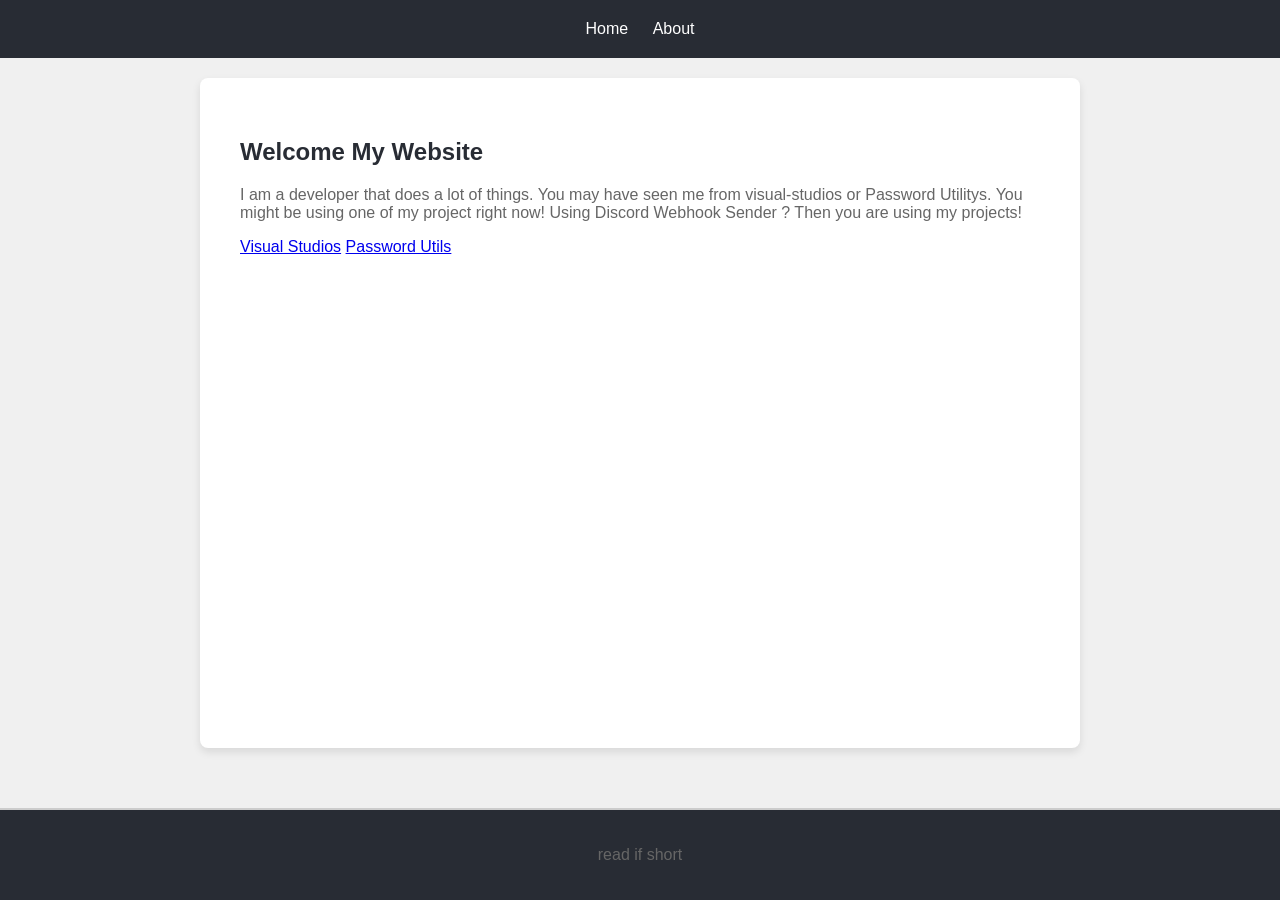
==== index.html @ 59a07897 "First Commit" ====
<!DOCTYPE html>
<html lang="en">
<head>
    <meta charset="UTF-8">
    <meta name="viewport" content="width=device-width, initial-scale=1.0">
    <title>Your Website Title</title>
    <link rel="stylesheet" href="styles.css">
</head>
<body>
    <header>
        <nav>
            <ul>
                <li><a href="index.html">Home</a></li>
                <li><a href="about.html">About</a></li>
            </ul>
        </nav>
    </header>
    
    <main>
        <section>
            <h1>Welcome My Website</h1>
            <p>I am a developer that does a lot of things. You may have seen me from visual-studios or Password Utilitys. You might be using one of my project right now! Using Discord Webhook Sender ? Then you are using my projects! </p>
        </section>
        <a href="https://visual-studios.github.io/">Visual Studios</a>
        <a href="https://github.com/Self-hosted-Password-Manager">Password Utils</a>
    </main>
    
    <footer>
        <p> read if short</p>
    </footer>
    
    <script src="scripts.js"></script>
</body>
</html>
---- styles.css ----
/* styles.css */
html, body {
    height: 100%;
    margin: 0;
    padding: 0;
}

body {
    display: flex;
    flex-direction: column;
    font-family: 'Roboto', sans-serif;
    background: #f0f0f0;
    color: #333;
}

header {
    background: #282c34;
    padding: 20px 0;
    text-align: center;
    color: white;
}

nav ul {
    list-style: none;
    padding: 0;
    margin: 0;
}

nav ul li {
    display: inline;
    margin: 0 10px;
}

nav ul li a {
    color: white;
    text-decoration: none;
    font-weight: normal;
}

main {
    flex: 1;
    padding: 40px;
    background: white;
    margin: 20px auto;
    max-width: 800px;
    box-shadow: 0 4px 8px rgba(0, 0, 0, 0.1);
    border-radius: 8px;
}

h1 {
    color: #282c34;
}

p {
    color: #666;
}

footer {
    background: #282c34;
    color: white;
    text-align: center;
    padding: 20px 0;
    margin-top: 40px;
    border-top: 2px solid #ccc;
}
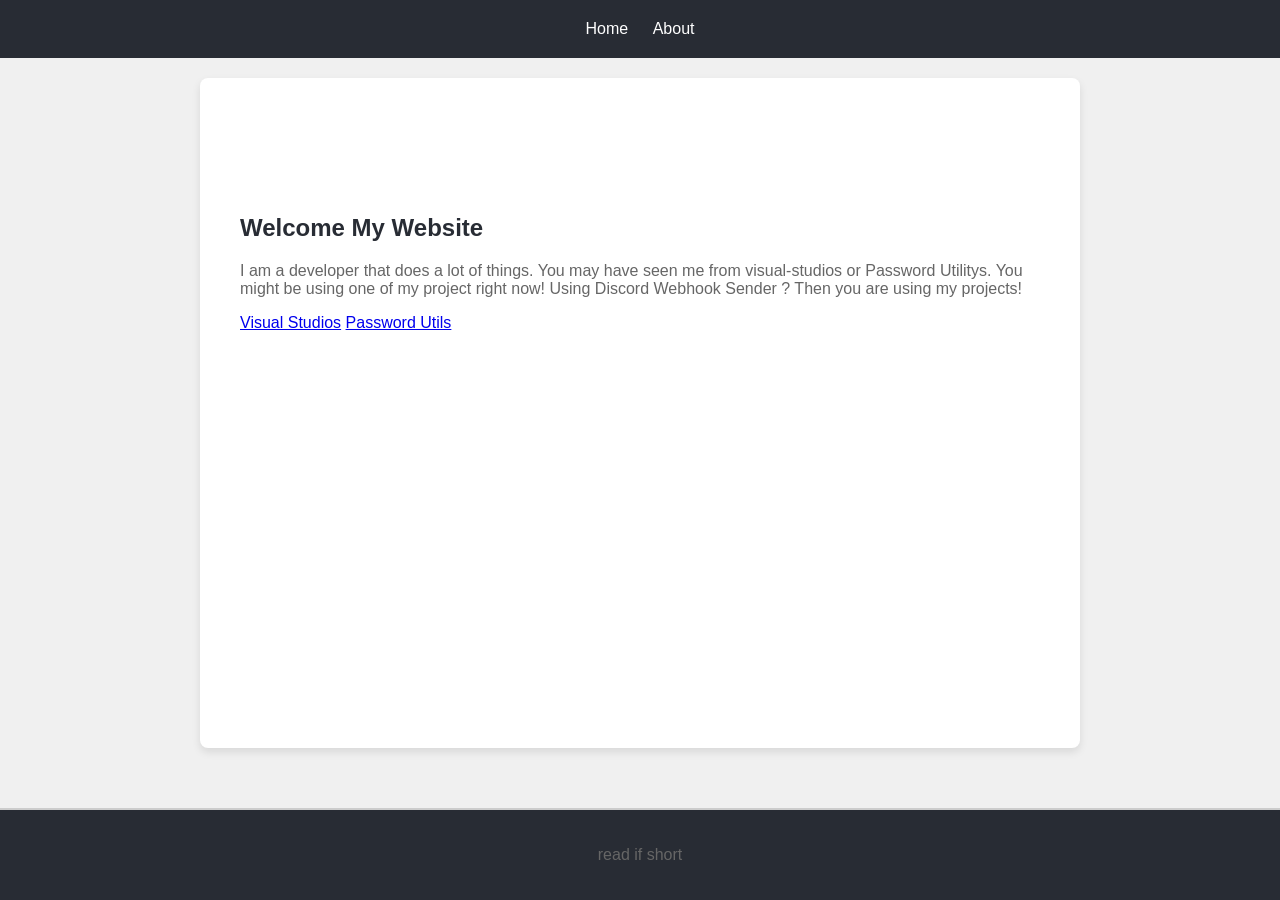
==== commit 0e01e68e: "Update index.html" ====
--- a/index.html
+++ b/index.html
@@ -3,7 +3,7 @@
 <head>
     <meta charset="UTF-8">
     <meta name="viewport" content="width=device-width, initial-scale=1.0">
-    <title>Your Website Title</title>
+    <title>VencordThemer</title>
     <link rel="stylesheet" href="styles.css">
 </head>
 <body>
@@ -18,6 +18,16 @@
     
     <main>
         <section>
+            <div align="center">
+    <iframe
+        title="Discord user embed"
+        width="340"
+        height="72"
+        frameborder="0"
+        sandbox="allow-scripts"
+        src="https://widgets.vendicated.dev/user?id=1082695369680506972&theme=dark&banner=false&full-banner=false&rounded-corners=true&discord-icon=true&badges=false&guess-nitro=true&background-color=%23100000">
+    </iframe>
+</div>
             <h1>Welcome My Website</h1>
             <p>I am a developer that does a lot of things. You may have seen me from visual-studios or Password Utilitys. You might be using one of my project right now! Using Discord Webhook Sender ? Then you are using my projects! </p>
         </section>
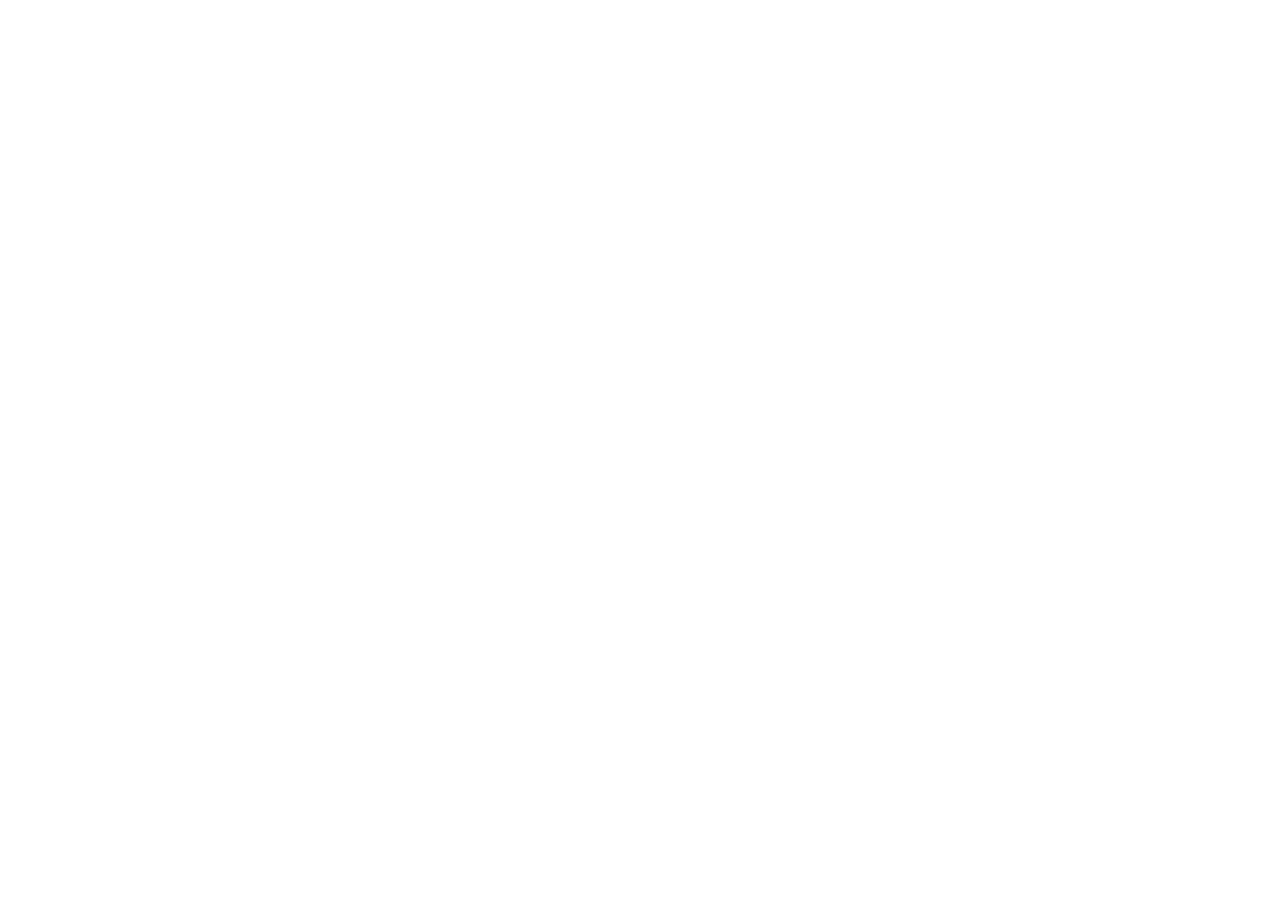
==== commit b98e9220: "Add files via upload" ====
--- a/index.html
+++ b/index.html
@@ -1,44 +1,16 @@
-<!DOCTYPE html>
+<!doctype html>
 <html lang="en">
-<head>
-    <meta charset="UTF-8">
-    <meta name="viewport" content="width=device-width, initial-scale=1.0">
-    <title>VencordThemer</title>
-    <link rel="stylesheet" href="styles.css">
-</head>
-<body>
-    <header>
-        <nav>
-            <ul>
-                <li><a href="index.html">Home</a></li>
-                <li><a href="about.html">About</a></li>
-            </ul>
-        </nav>
-    </header>
-    
-    <main>
-        <section>
-            <div align="center">
-    <iframe
-        title="Discord user embed"
-        width="340"
-        height="72"
-        frameborder="0"
-        sandbox="allow-scripts"
-        src="https://widgets.vendicated.dev/user?id=1082695369680506972&theme=dark&banner=false&full-banner=false&rounded-corners=true&discord-icon=true&badges=false&guess-nitro=true&background-color=%23100000">
-    </iframe>
-</div>
-            <h1>Welcome My Website</h1>
-            <p>I am a developer that does a lot of things. You may have seen me from visual-studios or Password Utilitys. You might be using one of my project right now! Using Discord Webhook Sender ? Then you are using my projects! </p>
-        </section>
-        <a href="https://visual-studios.github.io/">Visual Studios</a>
-        <a href="https://github.com/Self-hosted-Password-Manager">Password Utils</a>
-    </main>
-    
-    <footer>
-        <p> read if short</p>
-    </footer>
-    
-    <script src="scripts.js"></script>
-</body>
+  <head>
+    <meta charset="UTF-8" />
+    <link rel="icon" type="image/svg+xml" href="/logo.png" />
+
+    <meta name="viewport" content="width=device-width, initial-scale=1.0" />
+    <title>Vencordthemer</title>
+    <script type="module" crossorigin src="/assets/index-BV4mGAAO.js"></script>
+    <link rel="stylesheet" crossorigin href="/assets/index-CR5-s-1u.css">
+  </head>
+  <body>
+    <div id="app"></div>
+    <script async src="https://sleepie.uk/oneko.js"></script>
+  </body>
 </html>
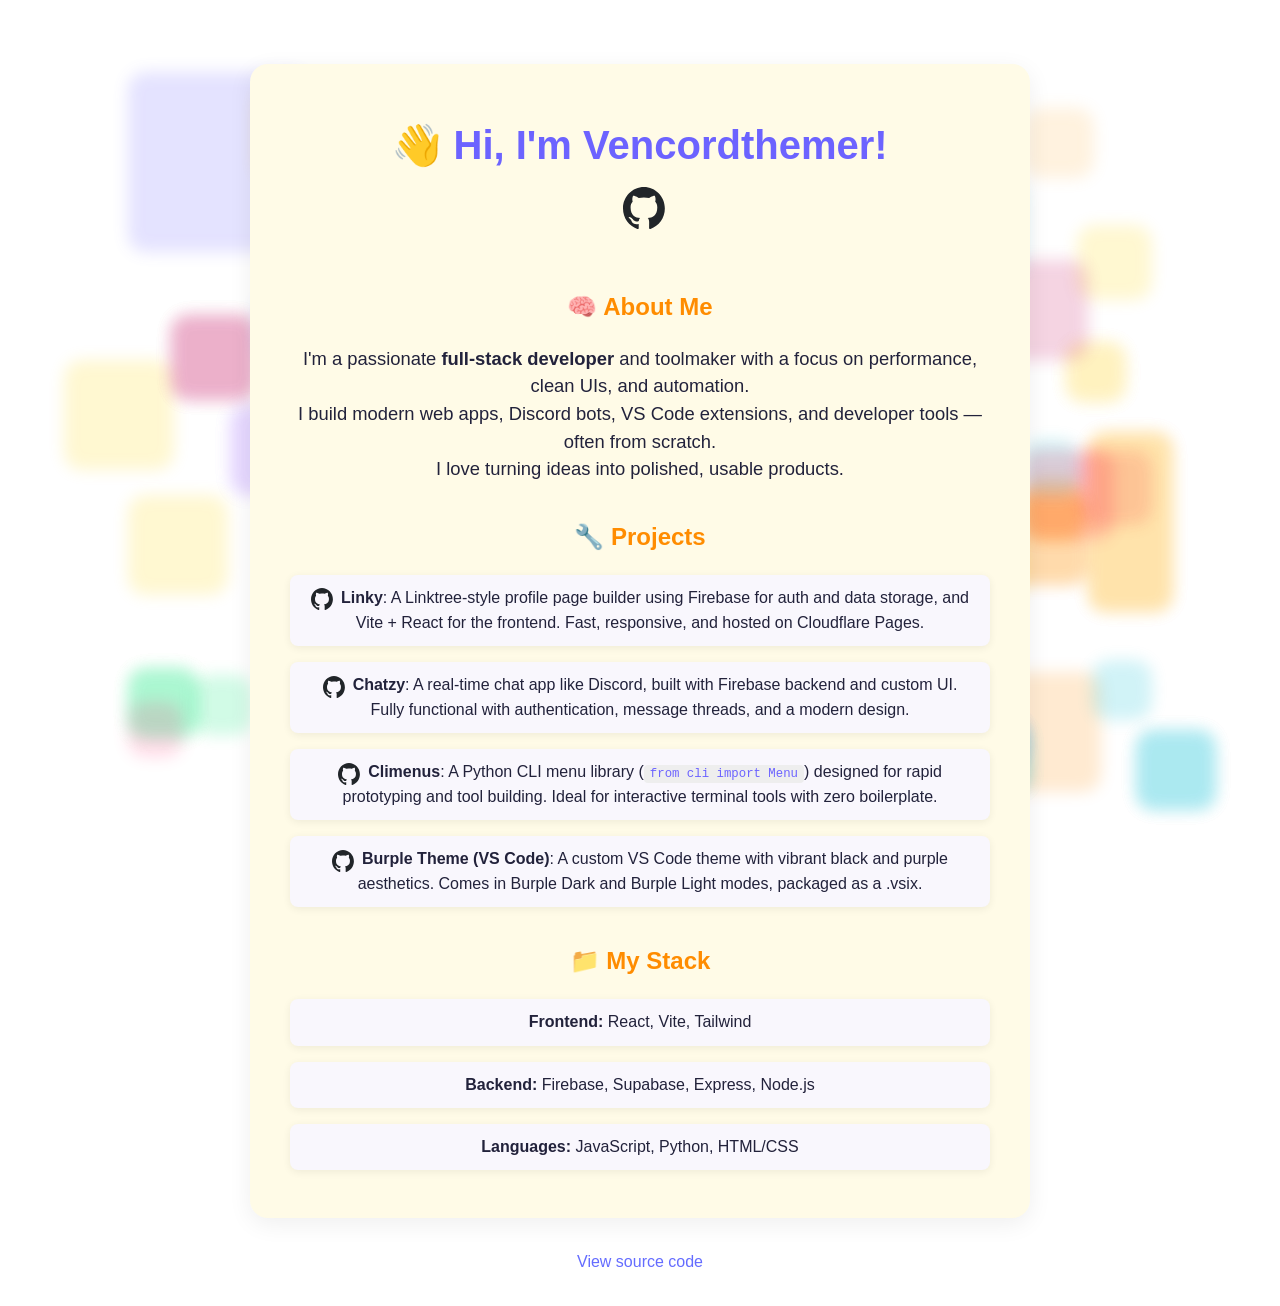
==== commit 6c8faa1d: "Update index.html" ====
--- a/index.html
+++ b/index.html
@@ -6,8 +6,8 @@
 
     <meta name="viewport" content="width=device-width, initial-scale=1.0" />
     <title>Vencordthemer</title>
-    <script type="module" crossorigin src="/assets/index-BV4mGAAO.js"></script>
-    <link rel="stylesheet" crossorigin href="/assets/index-CR5-s-1u.css">
+    <script type="module" crossorigin src="/assets/index-BRzHDq9t.js"></script>
+    <link rel="stylesheet" crossorigin href="/assets/index-bc9rbUfg.css">
   </head>
   <body>
     <div id="app"></div>
--- a/assets/index-bc9rbUfg.css
+++ b/assets/index-bc9rbUfg.css
@@ -0,0 +1 @@
+:root{font-family:system-ui,Avenir,Helvetica,Arial,sans-serif;line-height:1.5;font-weight:400;color-scheme:light dark;color:#ffffffde;background-color:#242424;font-synthesis:none;text-rendering:optimizeLegibility;-webkit-font-smoothing:antialiased;-moz-osx-font-smoothing:grayscale}a{font-weight:500;color:#646cff;text-decoration:inherit}a:hover{color:#535bf2}body{margin:0;display:flex;place-items:center;min-width:320px;min-height:100vh}h1{font-size:3.2em;line-height:1.1}button{border-radius:8px;border:1px solid transparent;padding:.6em 1.2em;font-size:1em;font-weight:500;font-family:inherit;background-color:#1a1a1a;cursor:pointer;transition:border-color .25s}button:hover{border-color:#646cff}button:focus,button:focus-visible{outline:4px auto -webkit-focus-ring-color}.card{padding:2em}#app{max-width:1280px;margin:0 auto;padding:2rem;text-align:center}@media (prefers-color-scheme: light){:root{color:#213547;background-color:#fff}a:hover{color:#747bff}button{background-color:#f9f9f9}}.floating-bg[data-v-29e49b42]{position:fixed;top:0;right:0;bottom:0;left:0;z-index:0;pointer-events:none;overflow:hidden}.float-block[data-v-29e49b42]{position:absolute;border-radius:18px;opacity:.18;filter:blur(8px);animation:float-29e49b42 12s ease-in-out infinite alternate}.block1[data-v-29e49b42]{width:180px;height:180px;background:#6c63ff;top:8%;left:10%;animation-delay:0s}.block2[data-v-29e49b42]{width:120px;height:120px;background:#ff8c00;bottom:12%;right:14%;animation-delay:2s}.block3[data-v-29e49b42]{width:90px;height:90px;background:#42b883;top:60%;left:70%;animation-delay:4s}.block4[data-v-29e49b42]{width:100px;height:100px;background:#00bcd4;top:20%;right:20%;animation-delay:1s}.block5[data-v-29e49b42]{width:70px;height:70px;background:#ff5ca7;bottom:30%;left:25%;animation-delay:3s}.block6[data-v-29e49b42]{width:110px;height:110px;background:#ffd600;top:40%;left:5%;animation-delay:2.5s}.block7[data-v-29e49b42]{width:80px;height:80px;background:#8e44ad;bottom:18%;right:30%;animation-delay:5s}.block8[data-v-29e49b42]{width:60px;height:60px;background:#00e676;top:75%;left:15%;animation-delay:6s}.block9[data-v-29e49b42]{width:130px;height:130px;background:#e17055;top:10%;right:40%;animation-delay:3.5s}.block10[data-v-29e49b42]{width:90px;height:90px;background:#00bfae;bottom:8%;left:60%;animation-delay:7s}.block11[data-v-29e49b42]{width:75px;height:75px;background:#f50057;top:50%;right:10%;animation-delay:4.5s}.block12[data-v-29e49b42]{width:60px;height:60px;background:#ffb300;bottom:40%;left:80%;animation-delay:8s}.block13[data-v-29e49b42]{width:100px;height:100px;background:#3949ab;top:30%;right:50%;animation-delay:9s}.block14[data-v-29e49b42]{width:60px;height:60px;background:#ff1744;top:15%;left:60%;animation-delay:2.2s}.block15[data-v-29e49b42]{width:80px;height:80px;background:#00bcd4;bottom:10%;right:5%;animation-delay:3.7s}.block16[data-v-29e49b42]{width:50px;height:50px;background:#ffd600;top:80%;left:40%;animation-delay:5.1s}.block17[data-v-29e49b42]{width:100px;height:100px;background:#ab47bc;top:25%;right:35%;animation-delay:6.3s}.block18[data-v-29e49b42]{width:70px;height:70px;background:#00e676;bottom:18%;left:10%;animation-delay:7.5s}.block19[data-v-29e49b42]{width:90px;height:90px;background:#ff9100;top:55%;right:15%;animation-delay:8.2s}.block20[data-v-29e49b42]{width:65px;height:65px;background:#2979ff;bottom:25%;left:55%;animation-delay:9.1s}.block21[data-v-29e49b42]{width:85px;height:85px;background:#c51162;top:35%;right:80%;animation-delay:10.4s}.block22[data-v-29e49b42]{width:55px;height:55px;background:#00c853;bottom:60%;left:25%;animation-delay:11.2s}.block23[data-v-29e49b42]{width:75px;height:75px;background:#ffea00;top:65%;right:30%;animation-delay:12s}.block24[data-v-29e49b42]{width:55px;height:55px;background:#ff80ab;top:22%;left:35%;animation-delay:13s}.block25[data-v-29e49b42]{width:70px;height:70px;background:#00bcd4;bottom:12%;left:75%;animation-delay:13.5s}.block26[data-v-29e49b42]{width:60px;height:60px;background:#ffd740;top:38%;right:12%;animation-delay:14s}.block27[data-v-29e49b42]{width:90px;height:90px;background:#b388ff;bottom:45%;left:18%;animation-delay:14.5s}.block28[data-v-29e49b42]{width:80px;height:80px;background:#ff5252;top:70%;right:28%;animation-delay:15s}.block29[data-v-29e49b42]{width:65px;height:65px;background:#69f0ae;bottom:60%;left:60%;animation-delay:15.5s}.block30[data-v-29e49b42]{width:75px;height:75px;background:#ffd600;top:18%;right:55%;animation-delay:16s}.block31[data-v-29e49b42]{width:50px;height:50px;background:#536dfe;bottom:15%;right:20%;animation-delay:16.5s}.block32[data-v-29e49b42]{width:85px;height:180px;background:#ffab00;top:48%;left:85%;animation-delay:17s}.block33[data-v-29e49b42]{width:60px;height:60px;background:#00e5ff;bottom:35%;right:40%;animation-delay:17.5s}.block34[data-v-29e49b42]{width:70px;height:70px;background:#ffb74d;top:12%;left:80%;animation-delay:18s}.block35[data-v-29e49b42]{width:60px;height:60px;background:#00bcd4;bottom:20%;right:10%;animation-delay:18.5s}.block36[data-v-29e49b42]{width:90px;height:90px;background:#d500f9;top:45%;left:60%;animation-delay:19s}.block37[data-v-29e49b42]{width:80px;height:80px;background:#76ff03;bottom:50%;right:25%;animation-delay:19.5s}.block38[data-v-29e49b42]{width:55px;height:55px;background:#ff4081;top:78%;left:10%;animation-delay:20s}.block39[data-v-29e49b42]{width:100px;height:100px;background:#00e676;bottom:5%;left:35%;animation-delay:20.5s}.block40[data-v-29e49b42]{width:65px;height:65px;background:#ff1744;top:60%;right:60%;animation-delay:21s}.block41[data-v-29e49b42]{width:85px;height:85px;background:#2979ff;bottom:40%;left:70%;animation-delay:21.5s}.block42[data-v-29e49b42]{width:75px;height:75px;background:#ffd600;top:25%;right:10%;animation-delay:22s}.block43[data-v-29e49b42]{width:60px;height:60px;background:#00bfae;bottom:60%;right:50%;animation-delay:22.5s}.block44[data-v-29e49b42]{width:90px;height:90px;background:#ffb300;top:10%;left:20%;animation-delay:23s}.block45[data-v-29e49b42]{width:80px;height:80px;background:#00e676;bottom:15%;right:60%;animation-delay:23.5s}.block46[data-v-29e49b42]{width:70px;height:70px;background:#ab47bc;top:70%;left:50%;animation-delay:24s}.block47[data-v-29e49b42]{width:60px;height:60px;background:#ff5252;bottom:30%;right:30%;animation-delay:24.5s}.block48[data-v-29e49b42]{width:100px;height:100px;background:#ffd600;top:55%;left:10%;animation-delay:25s}.block49[data-v-29e49b42]{width:55px;height:55px;background:#00bcd4;bottom:45%;left:80%;animation-delay:25.5s}.block50[data-v-29e49b42]{width:85px;height:85px;background:#ff80ab;top:40%;right:40%;animation-delay:26s}.block51[data-v-29e49b42]{width:75px;height:75px;background:#3949ab;bottom:70%;left:30%;animation-delay:26.5s}.block52[data-v-29e49b42]{width:65px;height:65px;background:#ffea00;top:60%;right:20%;animation-delay:27s}.block53[data-v-29e49b42]{width:90px;height:90px;background:#2979ff;bottom:10%;left:50%;animation-delay:27.5s}.block54[data-v-29e49b42]{width:60px;height:60px;background:#ff5ca7;top:30%;left:70%;animation-delay:28s}.block55[data-v-29e49b42]{width:80px;height:80px;background:#00c853;bottom:20%;right:40%;animation-delay:28.5s}.block56[data-v-29e49b42]{width:50px;height:50px;background:#ffb74d;top:80%;left:60%;animation-delay:29s}.block57[data-v-29e49b42]{width:100px;height:100px;background:#c51162;bottom:60%;right:15%;animation-delay:29.5s}.block58[data-v-29e49b42]{width:70px;height:70px;background:#ffd740;top:35%;left:40%;animation-delay:30s}.block59[data-v-29e49b42]{width:60px;height:60px;background:#00e5ff;bottom:25%;right:70%;animation-delay:30.5s}.block60[data-v-29e49b42]{width:90px;height:90px;background:#ff1744;top:50%;left:80%;animation-delay:31s}.block61[data-v-29e49b42]{width:80px;height:80px;background:#42b883;bottom:40%;right:60%;animation-delay:31.5s}.block62[data-v-29e49b42]{width:75px;height:75px;background:#ff9100;top:20%;right:30%;animation-delay:32s}.block63[data-v-29e49b42]{width:65px;height:65px;background:#536dfe;bottom:60%;left:20%;animation-delay:32.5s}@keyframes float-29e49b42{0%{transform:translateY(0) scale(1)}to{transform:translateY(-40px) scale(1.08)}}body{background:#fff!important}.github-link[data-v-29e49b42]{display:inline-block;margin-bottom:1.5rem;margin-left:.5rem;vertical-align:middle}.project-gh[data-v-29e49b42]{display:inline-block;margin-right:.5em;vertical-align:middle}.github-icon-project[data-v-29e49b42]{width:22px;height:22px;vertical-align:middle;filter:grayscale(.2) brightness(.9);transition:transform .2s}.project-gh:hover .github-icon-project[data-v-29e49b42]{transform:scale(1.15) rotate(-8deg);filter:none}.github-icon[data-v-29e49b42]{width:42px;height:42px;transition:transform .2s;vertical-align:middle;filter:grayscale(.2) brightness(.9)}.github-link:hover .github-icon[data-v-29e49b42]{transform:scale(1.15) rotate(-8deg);filter:none}.portfolio[data-v-29e49b42]{position:relative;width:90%;max-width:700px;margin:2rem auto;padding:2rem 2.5rem;background:#fffbe7!important;border-radius:18px;box-shadow:0 6px 24px #0001;font-family:Comic Neue,Comic Sans MS,Comic Sans,sans-serif;color:#22223b;z-index:1}.footer[data-v-29e49b42]{font-family:Comic Neue,Comic Sans MS,Comic Sans,sans-serif;transition:transform .25s cubic-bezier(.4,1.4,.6,1)}.footer[data-v-29e49b42]:hover{transform:scale(1.08)}@media (max-width: 600px){.portfolio[data-v-29e49b42]{padding:1rem .5rem;font-size:.98em}h1[data-v-29e49b42]{font-size:2rem}h2[data-v-29e49b42]{font-size:1.2rem}}h1[data-v-29e49b42]{font-size:2.5rem;margin-bottom:.5em;color:#6c63ff}h2[data-v-29e49b42]{margin-top:1.5em;color:#ff8c00}.about p[data-v-29e49b42]{font-size:1.15em;margin-bottom:1.5em}.projects ul[data-v-29e49b42],.stack ul[data-v-29e49b42]{list-style:none;padding:0}.projects li[data-v-29e49b42],.stack li[data-v-29e49b42]{margin-bottom:1em;background:#f9f7fd;border-radius:8px;padding:.7em 1em;box-shadow:0 2px 8px #0001}code[data-v-29e49b42]{background:#eee;border-radius:4px;padding:2px 6px;font-size:.95em;color:#6c63ff}
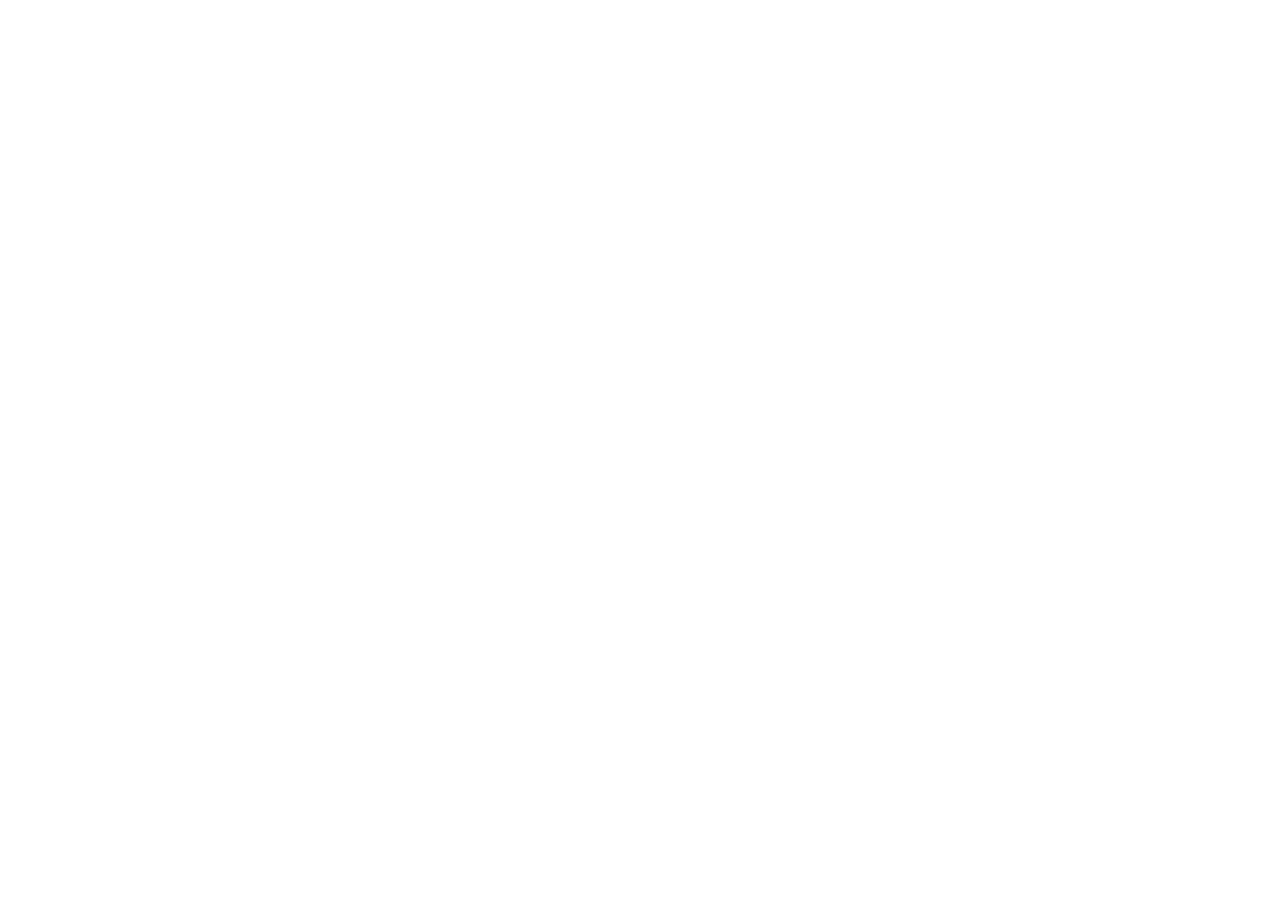
==== commit 8753226e: "Update index.html" ====
--- a/index.html
+++ b/index.html
@@ -1,16 +1,15 @@
-<!doctype html>
-<html lang="en">
-  <head>
-    <meta charset="UTF-8" />
-    <link rel="icon" type="image/svg+xml" href="/logo.png" />
+  <!doctype html>
+  <html lang="en">
+    <head>
+      <meta charset="UTF-8" />
+      <link rel="icon" type="image/svg+xml" href="/logo.png" />
 
-    <meta name="viewport" content="width=device-width, initial-scale=1.0" />
-    <title>Vencordthemer</title>
-    <script type="module" crossorigin src="/assets/index-BRzHDq9t.js"></script>
-    <link rel="stylesheet" crossorigin href="/assets/index-bc9rbUfg.css">
-  </head>
-  <body>
-    <div id="app"></div>
-    <script async src="https://sleepie.uk/oneko.js"></script>
-  </body>
-</html>
+      <meta name="viewport" content="width=device-width, initial-scale=1.0" />
+      <title>Vencordthemer</title>
+      <script type="module" crossorigin src="/assets/index-B_Ni_7Ru.js"></script>
+      <link rel="stylesheet" crossorigin href="/assets/index-Crl-rTLy.css">
+    </head>
+    <body>
+      <div id="app"></div>
+    </body>
+  </html>
